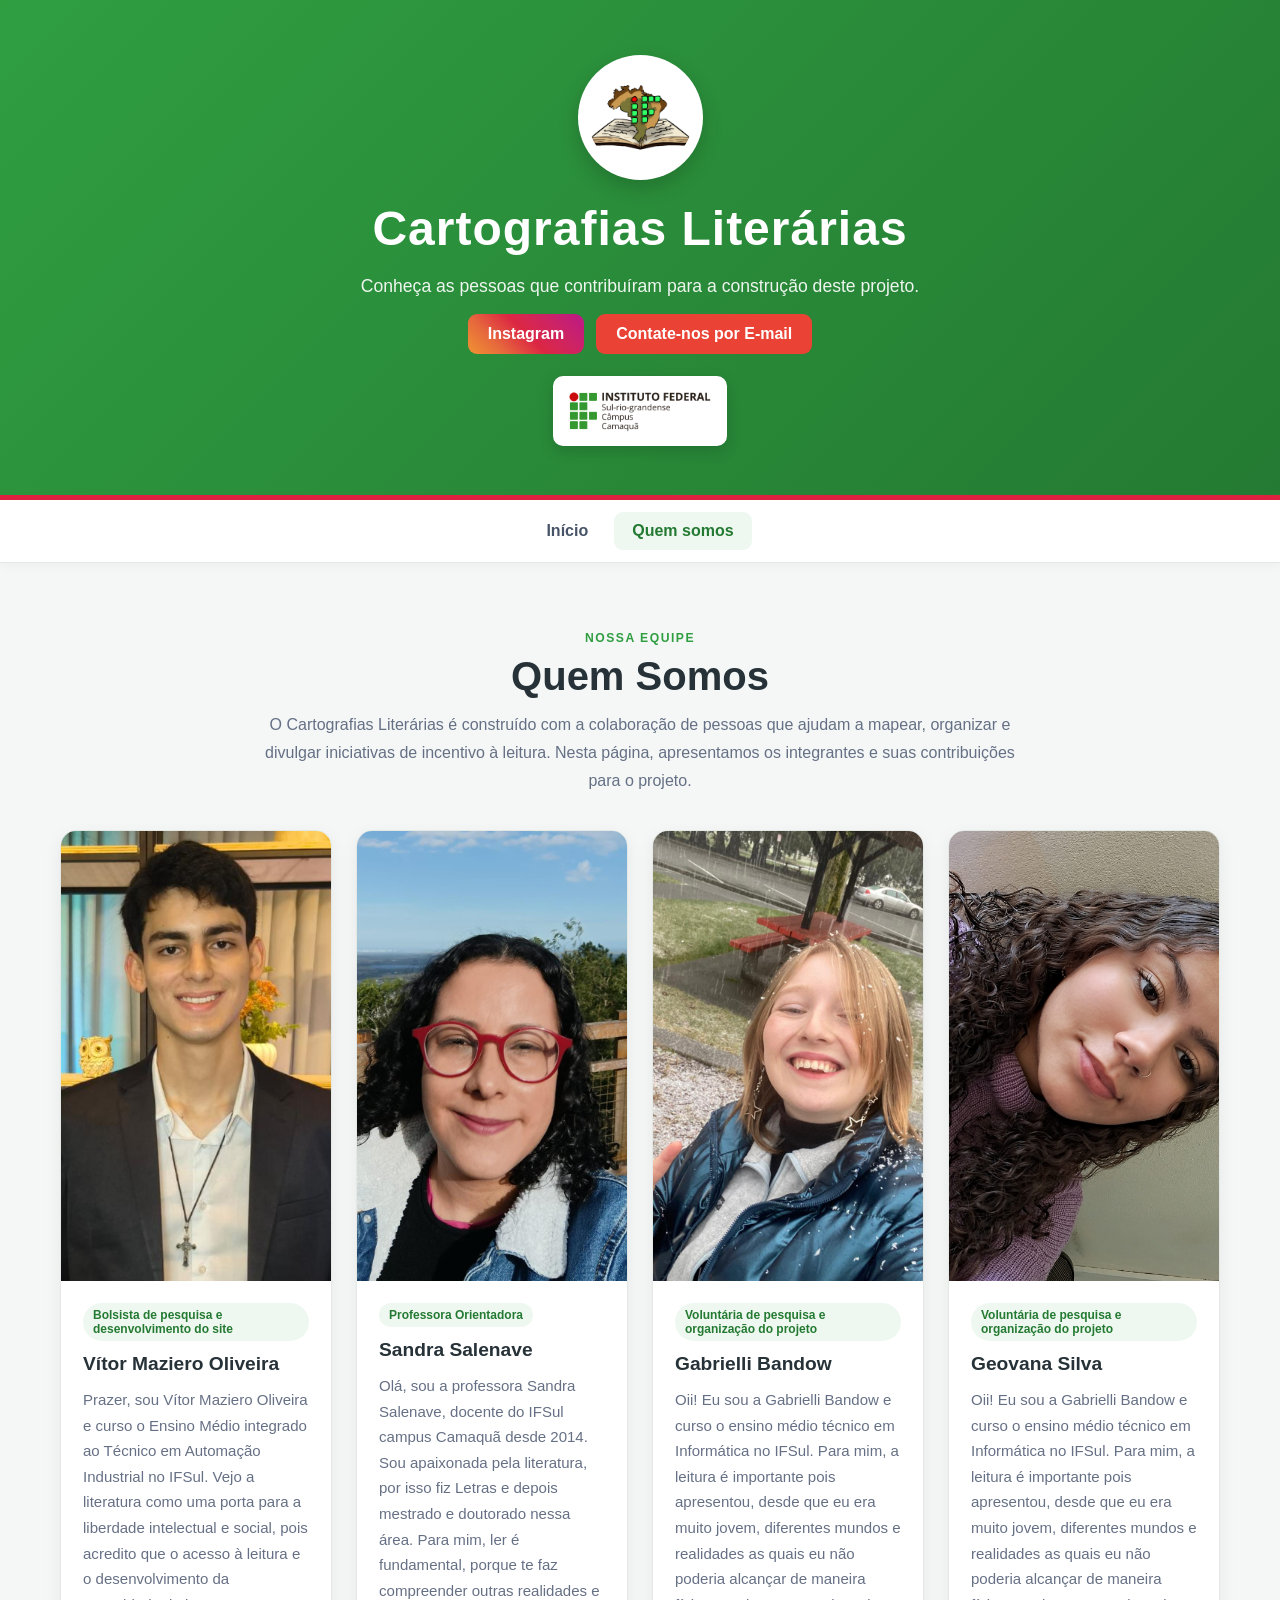
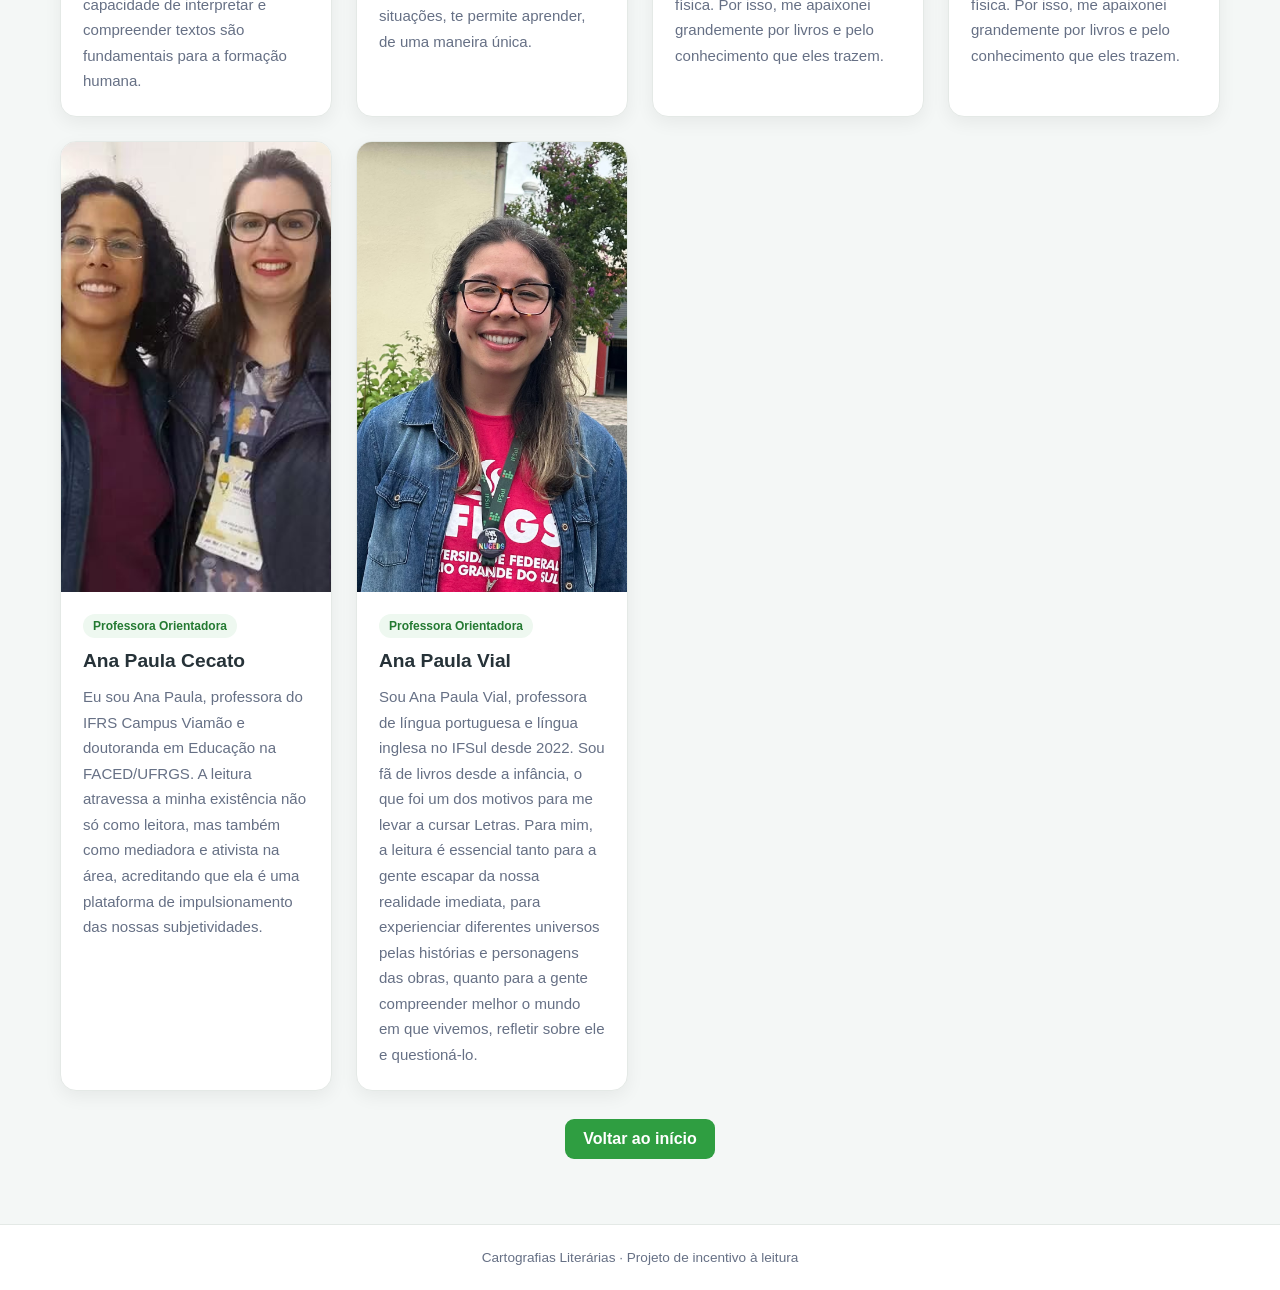
==== quem-somos.html @ 12a74a63 "quem somos nova aba" ====
<!DOCTYPE html>
<html lang="pt-BR">
<head>
    <meta charset="UTF-8">
    <meta name="viewport" content="width=device-width, initial-scale=1.0">
    <title>Quem Somos | Cartografias Literárias</title>
    <link rel="stylesheet" href="style.css">
    <style>
        .menu-principal {
            display: flex;
            justify-content: center;
            align-items: center;
            flex-wrap: wrap;
            gap: 8px;
            padding: 12px 18px;
            background: #fff;
            border-bottom: 1px solid #e4e9e6;
            box-shadow: 0 3px 10px rgba(0,0,0,.04);
        }
        .menu-link {
            display: inline-block;
            padding: 10px 18px;
            border-radius: 9px;
            text-decoration: none;
            color: #475467;
            font-weight: 750;
            transition: background .2s, color .2s;
        }
        .menu-link:hover, .menu-link.ativo {
            color: #247a32;
            background: #eef8f0;
        }
        .quem-somos-intro {
            max-width: 850px;
            margin: 0 auto 35px;
            text-align: center;
        }
        .quem-somos-intro h2 {
            margin: 8px 0 12px;
            color: #263238;
            font-size: clamp(1.8rem, 4vw, 2.5rem);
        }
        .quem-somos-intro p {
            margin: 0 auto;
            color: #667085;
            line-height: 1.75;
            max-width: 760px;
        }
        .equipe-grid {
            display: grid;
            grid-template-columns: repeat(auto-fit, minmax(245px, 1fr));
            gap: 24px;
        }
        .integrante-card {
            overflow: hidden;
            background: #fff;
            border: 1px solid #e4e9e6;
            border-radius: 16px;
            box-shadow: 0 6px 18px rgba(0,0,0,.06);
            transition: transform .2s, box-shadow .2s;
        }
        .integrante-card:hover {
            transform: translateY(-4px);
            box-shadow: 0 12px 26px rgba(0,0,0,.10);
        }
        .integrante-foto-wrap {
            width: 100%;
            aspect-ratio: 4 / 3;
            background: #eaf4ec;
            overflow: hidden;
            display: grid;
            place-items: center;
        }
        .integrante-foto {
            display: block;
            width: 100%;
            height: 100%;
            object-fit: cover;
        }
        .integrante-fallback {
            display: none;
            width: 100%;
            height: 100%;
            align-items: center;
            justify-content: center;
            color: #2f9e41;
            font-size: 3rem;
            font-weight: 800;
            background: linear-gradient(135deg, #eef8f0, #dcefe0);
        }
        .integrante-conteudo {
            padding: 22px;
        }
        .integrante-funcao {
            display: inline-block;
            margin-bottom: 10px;
            padding: 5px 10px;
            border-radius: 20px;
            background: #eef8f0;
            color: #247a32;
            font-size: .75rem;
            font-weight: 800;
        }
        .integrante-nome {
            margin: 0 0 10px;
            color: #263238;
            font-size: 1.2rem;
            line-height: 1.35;
        }
        .integrante-bio {
            margin: 0;
            color: #667085;
            font-size: .94rem;
            line-height: 1.7;
            overflow-wrap: anywhere;
        }
        .equipe-vazia {
            grid-column: 1 / -1;
            padding: 35px 22px;
            text-align: center;
            background: #fff;
            border: 1px dashed #cbd5ce;
            border-radius: 14px;
            color: #667085;
            line-height: 1.7;
        }
        .equipe-vazia strong { color: #263238; }
        .voltar-inicio {
            display: inline-block;
            margin-top: 28px;
            padding: 11px 18px;
            border-radius: 9px;
            background: #2f9e41;
            color: #fff;
            text-decoration: none;
            font-weight: 800;
        }
        .voltar-inicio:hover { background: #247a32; }
        .rodape-quem-somos {
            padding: 25px 20px;
            text-align: center;
            color: #667085;
            background: #fff;
            border-top: 1px solid #e4e9e6;
            font-size: .85rem;
        }
        @media (max-width: 600px) {
            .equipe-grid { grid-template-columns: 1fr; }
            .integrante-conteudo { padding: 19px; }
        }
    </style>
</head>
<body>
    <header class="cabecalho-if">
        <div class="cabecalho-conteudo">
            <img src="fotos/cartografias-literarias-logo.png" alt="Logo Cartografias Literárias" class="logo-if">
            <h1>Cartografias Literárias</h1>
            <p>Conheça as pessoas que contribuíram para a construção deste projeto.</p>
        </div>
        
        <div class="redes-sociais">

            <a
                href="https://www.instagram.com/cartografiasliterariascmq/"
                target="_blank"
                rel="noopener noreferrer"
                class="btn-social btn-insta"
            >
                Instagram
            </a>


            <a
                href="mailto:cartografiasliterariascmq@gmail.com"
                class="btn-social btn-email"
            >
                Contate-nos por E-mail
            </a>

        </div>

        <div class="galeria-topo">
            <img src="fotos/ifsul-logo.png" alt="Instituto Federal">
        </div>
        
    </header>

    <nav class="menu-principal" aria-label="Navegação principal">
        <a href="index.html" class="menu-link">Início</a>
        <a href="quem-somos.html" class="menu-link ativo" aria-current="page">Quem somos</a>
    </nav>

    <main class="sessao">
        <section class="quem-somos-intro">
            <span class="eyebrow">NOSSA EQUIPE</span>
            <h2>Quem Somos</h2>
            <p>
                O Cartografias Literárias é construído com a colaboração de pessoas que ajudam a
                mapear, organizar e divulgar iniciativas de incentivo à leitura. Nesta página,
                apresentamos os integrantes e suas contribuições para o projeto.
            </p>
        </section>

        <section id="equipe" class="equipe-grid" aria-label="Integrantes do projeto"></section>

        <div style="text-align:center">
            <a href="index.html" class="voltar-inicio">Voltar ao início</a>
        </div>
    </main>

    <footer class="rodape-quem-somos">
        Cartografias Literárias · Projeto de incentivo à leitura
    </footer>

    <script>
        /*
         * ADICIONE OS INTEGRANTES ABAIXO.
         * Faça uma cópia do exemplo comentado para cada pessoa.
         * Guarde as fotos na mesma pasta deste arquivo ou altere o caminho de "foto".
         * Não deixe nomes ou biografias fictícias no site publicado.

        const integrantes = [
            {
                nome: "Nome completo",
                participacao: "Ex.: Pesquisa e organização dos dados",
                foto: "fotos/nome-da-pessoa.jpg",
                texto: "Escreva aqui um pequeno texto sobre a pessoa, seu papel e sua contribuição para o projeto."
            },
            {
                nome: "Nome de outra pessoa",
                participacao: "Ex.: Desenvolvimento do site",
                foto: "fotos/outra-pessoa.jpg",
                texto: "Descreva aqui a participação desta pessoa no projeto."
            }
        ];
        */

        // Cole e preencha os objetos reais dos integrantes neste array.
        const integrantes = [
            {
                nome: "Vítor Maziero Oliveira",
                participacao: "Bolsista de pesquisa e desenvolvimento do site",
                foto: "fotos/vitor-mo.png",
                texto: "Prazer, sou Vítor Maziero Oliveira e curso o Ensino Médio integrado ao Técnico em Automação Industrial no IFSul. Vejo a literatura como uma porta para a liberdade intelectual e social, pois acredito que o acesso à leitura e o desenvolvimento da capacidade de interpretar e compreender textos são fundamentais para a formação humana."
            },
            {
                nome: "Sandra Salenave",
                participacao: "Professora Orientadora",
                foto: "fotos/sandra-salenave.jpg",
                texto: "Olá, sou a professora Sandra Salenave, docente do IFSul campus Camaquã desde 2014. Sou apaixonada pela literatura, por isso fiz Letras e depois mestrado e doutorado nessa área. Para mim, ler é fundamental, porque te faz compreender outras realidades e situações, te permite aprender, de uma maneira única."
            },
            {
                nome: "Gabrielli Bandow",
                participacao: "Voluntária de pesquisa e organização do projeto",
                foto: "fotos/gabrielli-bandow.jpg",
                texto: "Oii! Eu sou a Gabrielli Bandow e curso o ensino médio técnico em Informática no IFSul. Para mim, a leitura é importante pois apresentou, desde que eu era muito jovem, diferentes mundos e realidades as quais eu não poderia alcançar de maneira física. Por isso, me apaixonei grandemente por livros e pelo conhecimento que eles trazem."
            },
            {
                nome: "Geovana Silva",
                participacao: "Voluntária de pesquisa e organização do projeto",
                foto: "fotos/geovana-silva.jpg",
                texto: "Oii! Eu sou a Gabrielli Bandow e curso o ensino médio técnico em Informática no IFSul. Para mim, a leitura é importante pois apresentou, desde que eu era muito jovem, diferentes mundos e realidades as quais eu não poderia alcançar de maneira física. Por isso, me apaixonei grandemente por livros e pelo conhecimento que eles trazem."
            },
            {
                nome: "Ana Paula Cecato",
                participacao: "Professora Orientadora",
                foto: "fotos/ana-paula-cecato.jpg",
                texto: "Eu sou Ana Paula, professora do IFRS Campus Viamão e doutoranda em Educação na FACED/UFRGS.  A leitura atravessa a minha existência não só como leitora, mas também como mediadora e ativista na área, acreditando que ela é uma plataforma de impulsionamento das nossas subjetividades."
            },
            {
                nome: "Ana Paula Vial",
                participacao: "Professora Orientadora",
                foto: "fotos/ana-paula-vial.jpg",
                texto: "Sou Ana Paula Vial, professora de língua portuguesa e língua inglesa no IFSul desde 2022. Sou fã de livros desde a infância, o que foi um dos motivos para me levar a cursar Letras. Para mim, a leitura é essencial tanto para a gente escapar da nossa realidade imediata, para experienciar diferentes universos pelas histórias e personagens das obras, quanto para a gente compreender melhor o mundo em que vivemos, refletir sobre ele e questioná-lo."
            }
        ];

        const equipe = document.getElementById("equipe");

        function iniciais(nome) {
            return String(nome || "?")
                .trim()
                .split(/\s+/)
                .slice(0, 2)
                .map(parte => parte.charAt(0).toUpperCase())
                .join("");
        }

        function escaparHTML(texto) {
            return String(texto ?? "")
                .replace(/&/g, "&amp;")
                .replace(/</g, "&lt;")
                .replace(/>/g, "&gt;")
                .replace(/"/g, "&quot;")
                .replace(/'/g, "&#039;");
        }

        function renderizarEquipe() {
            if (integrantes.length === 0) {
                equipe.innerHTML = `
                    <div class="equipe-vazia">
                        <strong>Adicione os integrantes do projeto</strong><br>
                        No arquivo <code>quem-somos.html</code>, preencha o array
                        <code>integrantes</code> com o nome, a participação, a foto e o texto de cada pessoa.
                        O modelo de preenchimento está comentado no final do arquivo.
                    </div>
                `;
                return;
            }

            equipe.innerHTML = integrantes.map((pessoa, indice) => {
                const nome = escaparHTML(pessoa.nome || "Integrante");
                const funcao = escaparHTML(pessoa.participacao || "Colaborador(a)");
                const texto = escaparHTML(pessoa.texto || "");
                const foto = escaparHTML(pessoa.foto || "");
                const id = `foto-integrante-${indice}`;
                const iniciaisPessoa = escaparHTML(iniciais(pessoa.nome));
                const imagem = foto
                    ? `<img id="${id}" class="integrante-foto" src="${foto}" alt="Foto de ${nome}" loading="lazy">
                       <div class="integrante-fallback" id="fallback-${indice}" aria-hidden="true">${iniciaisPessoa}</div>`
                    : `<div class="integrante-fallback" style="display:flex" aria-label="Foto não cadastrada">${iniciaisPessoa}</div>`;

                return `
                    <article class="integrante-card">
                        <div class="integrante-foto-wrap">
                            ${imagem}
                        </div>
                        <div class="integrante-conteudo">
                            <span class="integrante-funcao">${funcao}</span>
                            <h3 class="integrante-nome">${nome}</h3>
                            <p class="integrante-bio">${texto}</p>
                        </div>
                    </article>
                `;
            }).join("");

            integrantes.forEach((pessoa, indice) => {
                const imagem = document.getElementById(`foto-integrante-${indice}`);
                const fallback = document.getElementById(`fallback-${indice}`);
                if (imagem && fallback) {
                    imagem.addEventListener("error", () => {
                        imagem.style.display = "none";
                        fallback.style.display = "flex";
                    });
                }
            });
        }

        renderizarEquipe();
    </script>
</body>
</html>
---- style.css ----
/* =========================================================
   CONFIGURAÇÕES GERAIS
========================================================= */

* {
    box-sizing: border-box;
}


html {
    scroll-behavior: smooth;
}


body {

    font-family:
        'Segoe UI',
        Tahoma,
        Geneva,
        Verdana,
        sans-serif;

    background:
        #f4f7f6;

    color:
        #263238;

    margin:
        0;

    padding:
        0;

}


/* =========================================================
   CABEÇALHO
========================================================= */

.cabecalho-if {

    background:
        linear-gradient(
            135deg,
            #2F9E41,
            #247A32
        );

    color:
        white;

    padding:
        55px 20px 45px;

    text-align:
        center;

    border-bottom:
        5px solid #E02041;

    box-shadow:
        0 8px 25px rgba(
            0,
            0,
            0,
            0.12
        );

}


.cabecalho-conteudo {

    max-width:
        1000px;

    margin:
        0 auto;

    display:
        flex;

    flex-direction:
        column;

    align-items:
        center;

    gap:
        16px;

}


.logo-if {

    width:
        125px;

    height:
        125px;

    object-fit:
        contain;

    background:
        white;

    padding:
        10px;

    border-radius:
        50%;

    box-shadow:
        0 8px 20px rgba(
            0,
            0,
            0,
            0.18
        );

}


.cabecalho-if h1 {

    margin:
        5px 0 0;

    font-size:
        clamp(
            2rem,
            5vw,
            3rem
        );

    letter-spacing:
        1px;

    color:
        white;

}


.cabecalho-if p {

    font-size:
        1.1rem;

    opacity:
        0.92;

    margin:
        0;

    max-width:
        650px;

    line-height:
        1.6;

}


/* =========================================================
   REDES SOCIAIS
========================================================= */

.redes-sociais {

    display:
        flex;

    gap:
        12px;

    margin-top:
        14px;

    justify-content:
        center;

    flex-wrap:
        wrap;

}


.btn-social {

    padding:
        11px 20px;

    border-radius:
        9px;

    color:
        white;

    text-decoration:
        none;

    font-weight:
        700;

    transition:
        transform 0.2s,
        opacity 0.2s;

}


.btn-social:hover {

    opacity:
        0.9;

    transform:
        translateY(-2px);

}


.btn-insta {

    background:
        linear-gradient(
            45deg,
            #f09433,
            #e6683c,
            #dc2743,
            #cc2366,
            #bc1888
        );

}


.btn-email {

    background:
        #ea4335;

}


/* =========================================================
   LOGO INSTITUCIONAL
========================================================= */

.galeria-topo {

    margin-top:
        22px;

}


.galeria-topo img {

    height:
        70px;

    width:
        auto;

    border-radius:
        10px;

    background:
        white;

    padding:
        9px;

    box-shadow:
        0 5px 15px rgba(
            0,
            0,
            0,
            0.15
        );

}


/* =========================================================
   MAPA
========================================================= */

.mapa-secao {

    max-width:
        1200px;

    margin:
        55px auto;

    padding:
        0 20px;

}


.mapa-cabecalho {

    display:
        flex;

    justify-content:
        space-between;

    align-items:
        flex-end;

    gap:
        20px;

    margin-bottom:
        22px;

}


.mapa-cabecalho h2 {

    margin:
        6px 0 5px;

    color:
        #263238;

    font-size:
        2rem;

}


.mapa-cabecalho p {

    margin:
        0;

    color:
        #667085;

    line-height:
        1.5;

}


.eyebrow {

    display:
        inline-block;

    font-size:
        0.76rem;

    font-weight:
        800;

    letter-spacing:
        1.5px;

    color:
        #2F9E41;

}


.contador-mapa {

    min-width:
        135px;

    background:
        white;

    border:
        1px solid #e3e8e5;

    border-radius:
        14px;

    padding:
        15px 18px;

    text-align:
        center;

    box-shadow:
        0 4px 12px rgba(
            0,
            0,
            0,
            0.06
        );

}


.contador-mapa strong {

    display:
        block;

    font-size:
        1.7rem;

    color:
        #2F9E41;

}


.contador-mapa span {

    font-size:
        0.8rem;

    color:
        #667085;

}


#mapa {

    width:
        100%;

    height:
        540px;

    border-radius:
        18px;

    overflow:
        hidden;

    box-shadow:
        0 8px 25px rgba(
            0,
            0,
            0,
            0.14
        );

    border:
        1px solid #dde4df;

}


.status-mapa {

    margin-top:
        12px;

    color:
        #667085;

    font-size:
        0.9rem;

}


.creditos-mapa {

    margin-top:
        6px;

    color:
        #98a2b3;

    font-size:
        0.75rem;

}


/* =========================================================
   POPUP
========================================================= */

.popup-campus {

    min-width:
        205px;

    display:
        flex;

    flex-direction:
        column;

    gap:
        8px;

}


.popup-campus strong {

    color:
        #2F9E41;

    font-size:
        1rem;

    line-height:
        1.3;

}


.popup-campus span {

    color:
        #667085;

    font-size:
        0.85rem;

}


.popup-campus button {

    border:
        none;

    background:
        #2F9E41;

    color:
        white;

    border-radius:
        7px;

    padding:
        8px 10px;

    cursor:
        pointer;

    font-weight:
        700;

    margin-top:
        3px;

}


.popup-campus button:hover {

    background:
        #247A32;

}


/* =========================================================
   CLUSTERS DO MAPA
========================================================= */

.marker-cluster-small,
.marker-cluster-medium,
.marker-cluster-large {

    background:
        rgba(
            47,
            158,
            65,
            0.20
        );

}


.marker-cluster-small div,
.marker-cluster-medium div,
.marker-cluster-large div {

    background:
        #2F9E41;

    color:
        white;

    font-weight:
        800;

    border:
        3px solid white;

    box-shadow:
        0 3px 10px rgba(
            0,
            0,
            0,
            0.20
        );

}


.marker-cluster {

    transition:
        transform 0.15s ease;

}


.marker-cluster:hover {

    transform:
        scale(
            1.08
        );

}


/* =========================================================
   SESSÕES
========================================================= */

.sessao {

    max-width:
        1200px;

    margin:
        65px auto;

    padding:
        0 20px;

}


.titulo-area {

    margin-bottom:
        28px;

}


.titulo-area p {

    margin:
        0;

    color:
        #667085;

}


.titulo-sessao {

    color:
        #263238;

    margin:
        5px 0 7px;

    font-size:
        2rem;

}


/* =========================================================
   DASHBOARD
========================================================= */

.dashboard {

    display:
        grid;

    grid-template-columns:
        repeat(
            2,
            minmax(
                0,
                1fr
            )
        );

    gap:
        25px;

}


.grafico-container {

    background:
        white;

    border:
        1px solid #e4e9e6;

    border-radius:
        18px;

    padding:
        22px;

    box-shadow:
        0 6px 18px rgba(
            0,
            0,
            0,
            0.06
        );

    min-width:
        0;

}


.grafico-largo {

    grid-column:
        1 / -1;

}


.grafico-cabecalho {

    display:
        flex;

    align-items:
        center;

    gap:
        12px;

    margin-bottom:
        15px;

}


.grafico-numero {

    width:
        36px;

    height:
        36px;

    display:
        flex;

    align-items:
        center;

    justify-content:
        center;

    border-radius:
        10px;

    background:
        #eef8f0;

    color:
        #2F9E41;

    font-size:
        0.78rem;

    font-weight:
        800;

    flex-shrink:
        0;

}


.grafico-cabecalho h3 {

    margin:
        0;

    color:
        #263238;

    font-size:
        1.05rem;

}


.grafico-cabecalho span {

    color:
        #98a2b3;

    font-size:
        0.8rem;

}


.canvas-wrapper {

    position:
        relative;

    width:
        100%;

    height:
        340px;

}


.canvas-barra {

    height:
        400px;

}


/* =========================================================
   FILTROS
========================================================= */

.filtros-container {

    display:
        grid;

    grid-template-columns:

        minmax(
            250px,
            2fr
        )

        minmax(
            200px,
            1fr
        )

        minmax(
            200px,
            1fr
        )

        auto;

    gap:
        14px;

    background:
        white;

    border:
        1px solid #e4e9e6;

    padding:
        20px;

    border-radius:
        16px;

    box-shadow:
        0 5px 16px rgba(
            0,
            0,
            0,
            0.05
        );

}


.campo-busca,
.campo-filtro {

    display:
        flex;

    flex-direction:
        column;

    gap:
        7px;

}


.campo-busca label,
.campo-filtro label {

    font-size:
        0.78rem;

    font-weight:
        800;

    color:
        #667085;

}


.filtros-container input,
.filtros-container select {

    width:
        100%;

    padding:
        12px 13px;

    border:
        1px solid #ccd5d0;

    border-radius:
        9px;

    font-size:
        0.95rem;

    background:
        white;

    color:
        #263238;

    outline:
        none;

}


.filtros-container input:focus,
.filtros-container select:focus {

    border-color:
        #2F9E41;

    box-shadow:
        0 0 0 3px rgba(
            47,
            158,
            65,
            0.10
        );

}


#btnLimparFiltros {

    align-self:
        end;

    padding:
        12px 18px;

    height:
        45px;

    background:
        #E02041;

    color:
        white;

    border:
        none;

    border-radius:
        9px;

    cursor:
        pointer;

    font-weight:
        800;

    transition:
        transform 0.2s,
        background 0.2s;

}


#btnLimparFiltros:hover {

    background:
        #c71937;

    transform:
        translateY(-1px);

}


/* =========================================================
   RESULTADOS
========================================================= */

.resumo-resultados {

    margin:
        20px 0;

    color:
        #667085;

    font-size:
        0.9rem;

}


.resumo-resultados strong {

    color:
        #2F9E41;

}


/* =========================================================
   PROJETOS
========================================================= */

#projetos {

    display:
        grid;

    grid-template-columns:
        repeat(
            auto-fill,
            minmax(
                310px,
                1fr
            )
        );

    gap:
        22px;

}


/* =========================================================
   CARTÕES
========================================================= */

.cartao {

    background:
        white;

    padding:
        24px;

    border-radius:
        14px;

    border:
        1px solid #e5e9e6;

    box-shadow:
        0 4px 12px rgba(
            0,
            0,
            0,
            0.06
        );

    display:
        flex;

    flex-direction:
        column;

    min-height:
        250px;

    transition:
        transform 0.2s,
        box-shadow 0.2s,
        border-color 0.2s;

}


.cartao:hover {

    transform:
        translateY(
            -4px
        );

    box-shadow:
        0 10px 24px rgba(
            0,
            0,
            0,
            0.10
        );

    border-color:
        #2F9E41;

}


.instituto {

    font-size:
        0.76rem;

    color:
        #8b96a3;

    text-transform:
        uppercase;

    font-weight:
        800;

    letter-spacing:
        0.3px;

}


.instituto span {

    padding:
        0 2px;

}


.titulo {

    font-size:
        1.2rem;

    font-weight:
        800;

    color:
        #263238;

    margin:
        12px 0;

    line-height:
        1.35;

}


.tags-container {

    display:
        flex;

    flex-wrap:
        wrap;

    gap:
        7px;

    margin-bottom:
        15px;

}


.tipo {

    display:
        inline-flex;

    align-items:
        center;

    background:
        #2F9E41;

    color:
        white;

    padding:
        5px 10px;

    border-radius:
        20px;

    font-size:
        0.74rem;

    font-weight:
        800;

}


.tipo.sem-projeto {

    background:
        #E02041;

}


.resumo {

    font-size:
        0.92rem;

    color:
        #667085;

    line-height:
        1.65;

    flex-grow:
        1;

}


.link {

    display:
        flex;

    justify-content:
        space-between;

    align-items:
        center;

    margin-top:
        17px;

    padding-top:
        13px;

    border-top:
        1px solid #edf0ee;

    color:
        #2F9E41;

    text-decoration:
        none;

    font-weight:
        800;

    font-size:
        0.86rem;

}


.link:hover {

    color:
        #247a32;

}


.link span {

    font-size:
        1rem;

}


/* =========================================================
   NENHUM PROJETO
========================================================= */

.nenhum-projeto {

    grid-column:
        1 / -1;

    background:
        white;

    border:
        1px dashed #ccd5d0;

    border-radius:
        15px;

    padding:
        60px 20px;

    text-align:
        center;

}


.icone-vazio {

    width:
        55px;

    height:
        55px;

    display:
        flex;

    align-items:
        center;

    justify-content:
        center;

    margin:
        0 auto 15px;

    border-radius:
        50%;

    background:
        #eef2f0;

    color:
        #667085;

    font-size:
        1.5rem;

}


.nenhum-projeto h3 {

    margin:
        0 0 8px;

}


.nenhum-projeto p {

    margin:
        0;

    color:
        #98a2b3;

}


/* =========================================================
   ERRO
========================================================= */

.erro-carregamento {

    grid-column:
        1 / -1;

    text-align:
        center;

    padding:
        50px;

    background:
        white;

    border-radius:
        15px;

}


.erro-carregamento h3 {

    color:
        #E02041;

}


/* =========================================================
   PAGINAÇÃO
========================================================= */

.paginacao {

    grid-column:
        1 / -1;

    display:
        flex;

    justify-content:
        center;

    align-items:
        center;

    gap:
        15px;

    margin-top:
        10px;

}


.btn-pagina {

    background:
        #2F9E41;

    color:
        white;

    border:
        none;

    min-width:
        45px;

    height:
        42px;

    border-radius:
        9px;

    cursor:
        pointer;

    font-weight:
        800;

    font-size:
        1rem;

    transition:
        background 0.2s,
        transform 0.2s;

}


.btn-pagina:hover:not(:disabled) {

    background:
        #247a32;

    transform:
        translateY(
            -1px
        );

}


.btn-pagina:disabled {

    background:
        #d0d5d2;

    cursor:
        not-allowed;

}


.info-pagina {

    font-weight:
        700;

    color:
        #344054;

}


#input-pagina {

    width:
        58px;

    padding:
        7px;

    text-align:
        center;

    border:
        1px solid #ccd5d0;

    border-radius:
        7px;

    font-weight:
        800;

}


/* =========================================================
   RESPONSIVIDADE
========================================================= */

@media (
    max-width: 1000px
) {

    .filtros-container {

        grid-template-columns:
            1fr 1fr;

    }


    #btnLimparFiltros {

        width:
            100%;

    }

}


@media (
    max-width: 800px
) {

    .dashboard {

        grid-template-columns:
            1fr;

    }


    .grafico-largo {

        grid-column:
            auto;

    }


    .mapa-cabecalho {

        flex-direction:
            column;

        align-items:
            stretch;

    }


    .contador-mapa {

        width:
            100%;

    }


    #mapa {

        height:
            450px;

    }

}


@media (
    max-width: 600px
) {

    .cabecalho-if {

        padding:
            40px 15px;

    }


    .sessao,
    .mapa-secao {

        padding:
            0 15px;

    }


    .filtros-container {

        grid-template-columns:
            1fr;

    }


    #projetos {

        grid-template-columns:
            1fr;

    }
    
    .status-quantidade-campi {
        margin-top: 5px;
        font-size: 0.72rem;
        color: #667085;
    }

    .campi-sem-coordenadas {
        margin-top: 12px;
        background: #fff4f5;
        border: 1px solid #f2b8c0;
        color: #8c1d2d;
        border-radius: 10px;
        padding: 12px 15px;
        font-size: 0.85rem;
        line-height: 1.5;
    }

    .canvas-wrapper {

        height:
            300px;

    }


    .canvas-barra {

        height:
            420px;

    }


    .mapa-cabecalho h2 {

        font-size:
            1.6rem;

    }

}

.menu-principal {
    display: flex;
    justify-content: center;
    align-items: center;
    flex-wrap: wrap;
    gap: 8px;
    padding: 12px 18px;
    background: #fff;
    border-bottom: 1px solid #e4e9e6;
    box-shadow: 0 3px 10px rgba(0,0,0,.04);
}

.menu-link {
    display: inline-block;
    padding: 10px 18px;
    border-radius: 9px;
    text-decoration: none;
    color: #475467;
    font-weight: 750;
    transition: background .2s, color .2s;
}

.menu-link:hover,
.menu-link.ativo {
    color: #247a32;
    background: #eef8f0;
}

.integrante-foto-wrap {
    width: 100%;
    height: 450px; /* ALTURA DA FOTO */
    background: #eaf4ec;
    overflow: hidden;
    display: grid;
    place-items: center;
}
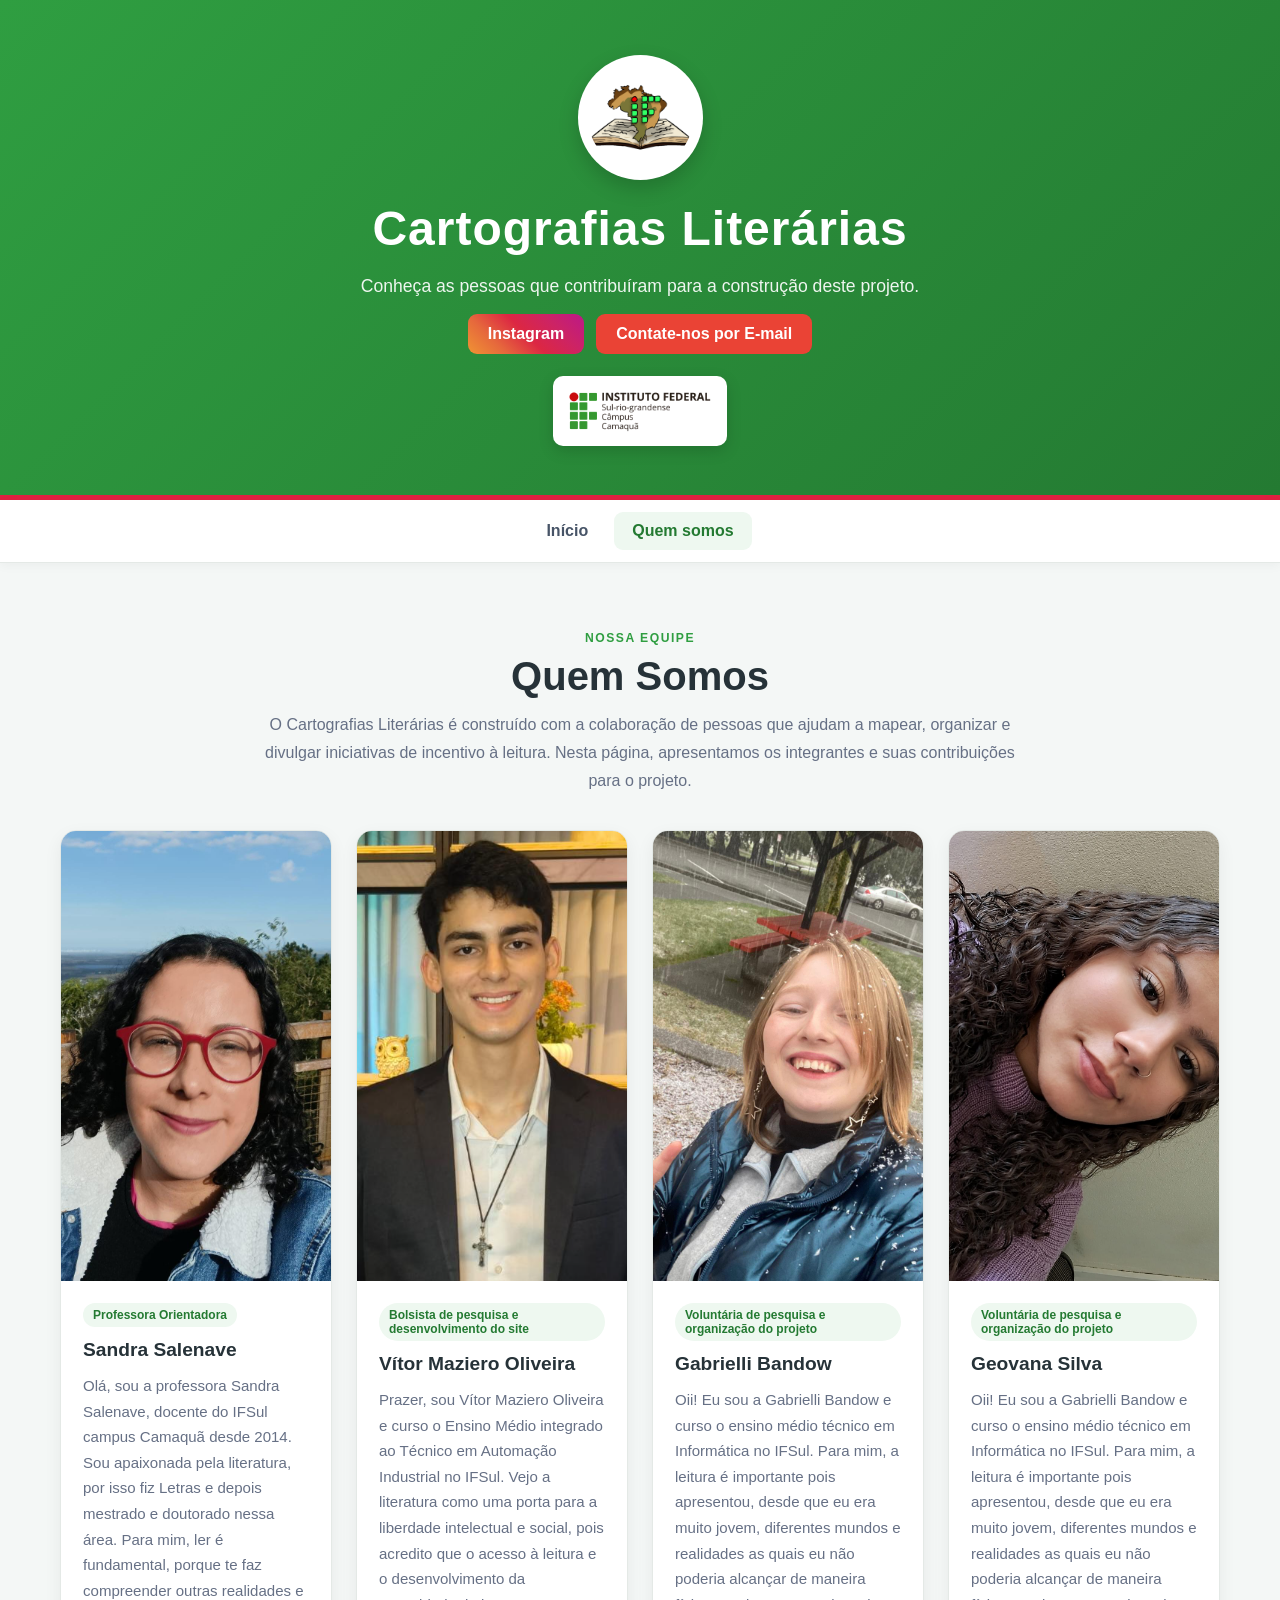
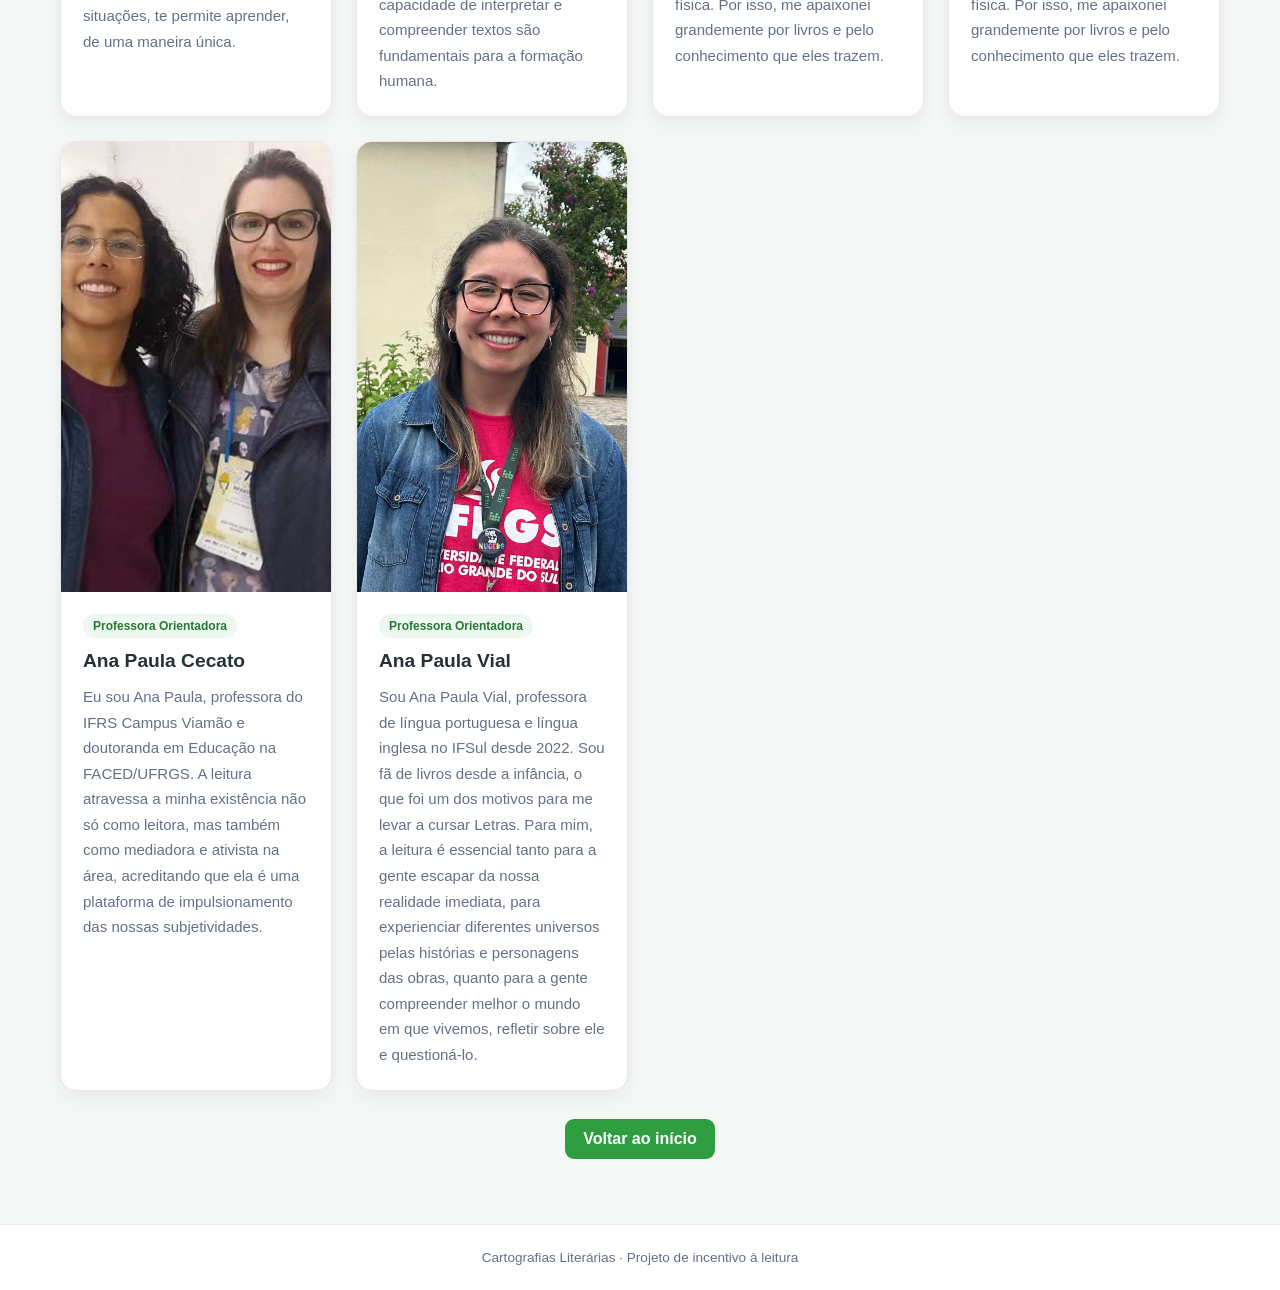
==== commit d698a628: "update" ====
--- a/quem-somos.html
+++ b/quem-somos.html
@@ -238,16 +238,16 @@
         // Cole e preencha os objetos reais dos integrantes neste array.
         const integrantes = [
             {
+                nome: "Sandra Salenave",
+                participacao: "Professora Orientadora",
+                foto: "fotos/sandra-salenave.jpg",
+                texto: "Olá, sou a professora Sandra Salenave, docente do IFSul campus Camaquã desde 2014. Sou apaixonada pela literatura, por isso fiz Letras e depois mestrado e doutorado nessa área. Para mim, ler é fundamental, porque te faz compreender outras realidades e situações, te permite aprender, de uma maneira única."
+            },
+            {
                 nome: "Vítor Maziero Oliveira",
                 participacao: "Bolsista de pesquisa e desenvolvimento do site",
                 foto: "fotos/vitor-mo.png",
                 texto: "Prazer, sou Vítor Maziero Oliveira e curso o Ensino Médio integrado ao Técnico em Automação Industrial no IFSul. Vejo a literatura como uma porta para a liberdade intelectual e social, pois acredito que o acesso à leitura e o desenvolvimento da capacidade de interpretar e compreender textos são fundamentais para a formação humana."
-            },
-            {
-                nome: "Sandra Salenave",
-                participacao: "Professora Orientadora",
-                foto: "fotos/sandra-salenave.jpg",
-                texto: "Olá, sou a professora Sandra Salenave, docente do IFSul campus Camaquã desde 2014. Sou apaixonada pela literatura, por isso fiz Letras e depois mestrado e doutorado nessa área. Para mim, ler é fundamental, porque te faz compreender outras realidades e situações, te permite aprender, de uma maneira única."
             },
             {
                 nome: "Gabrielli Bandow",
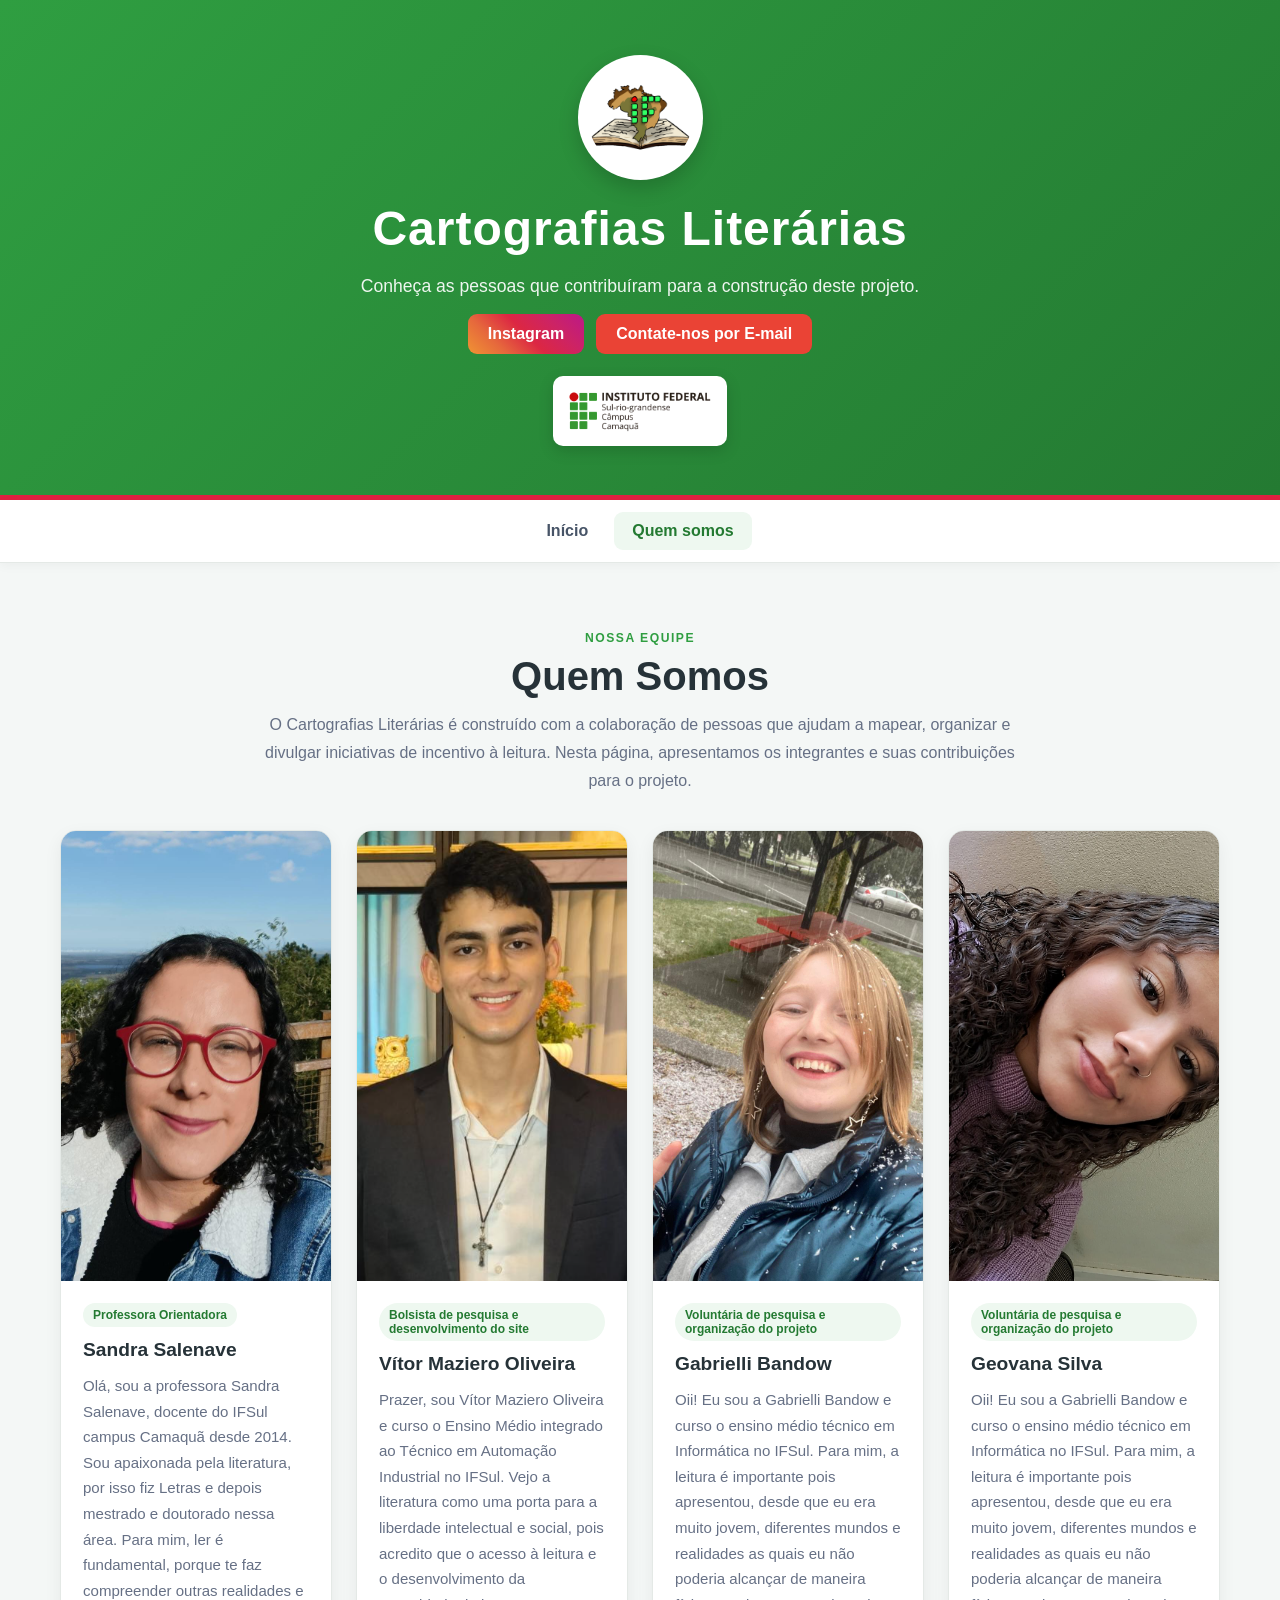
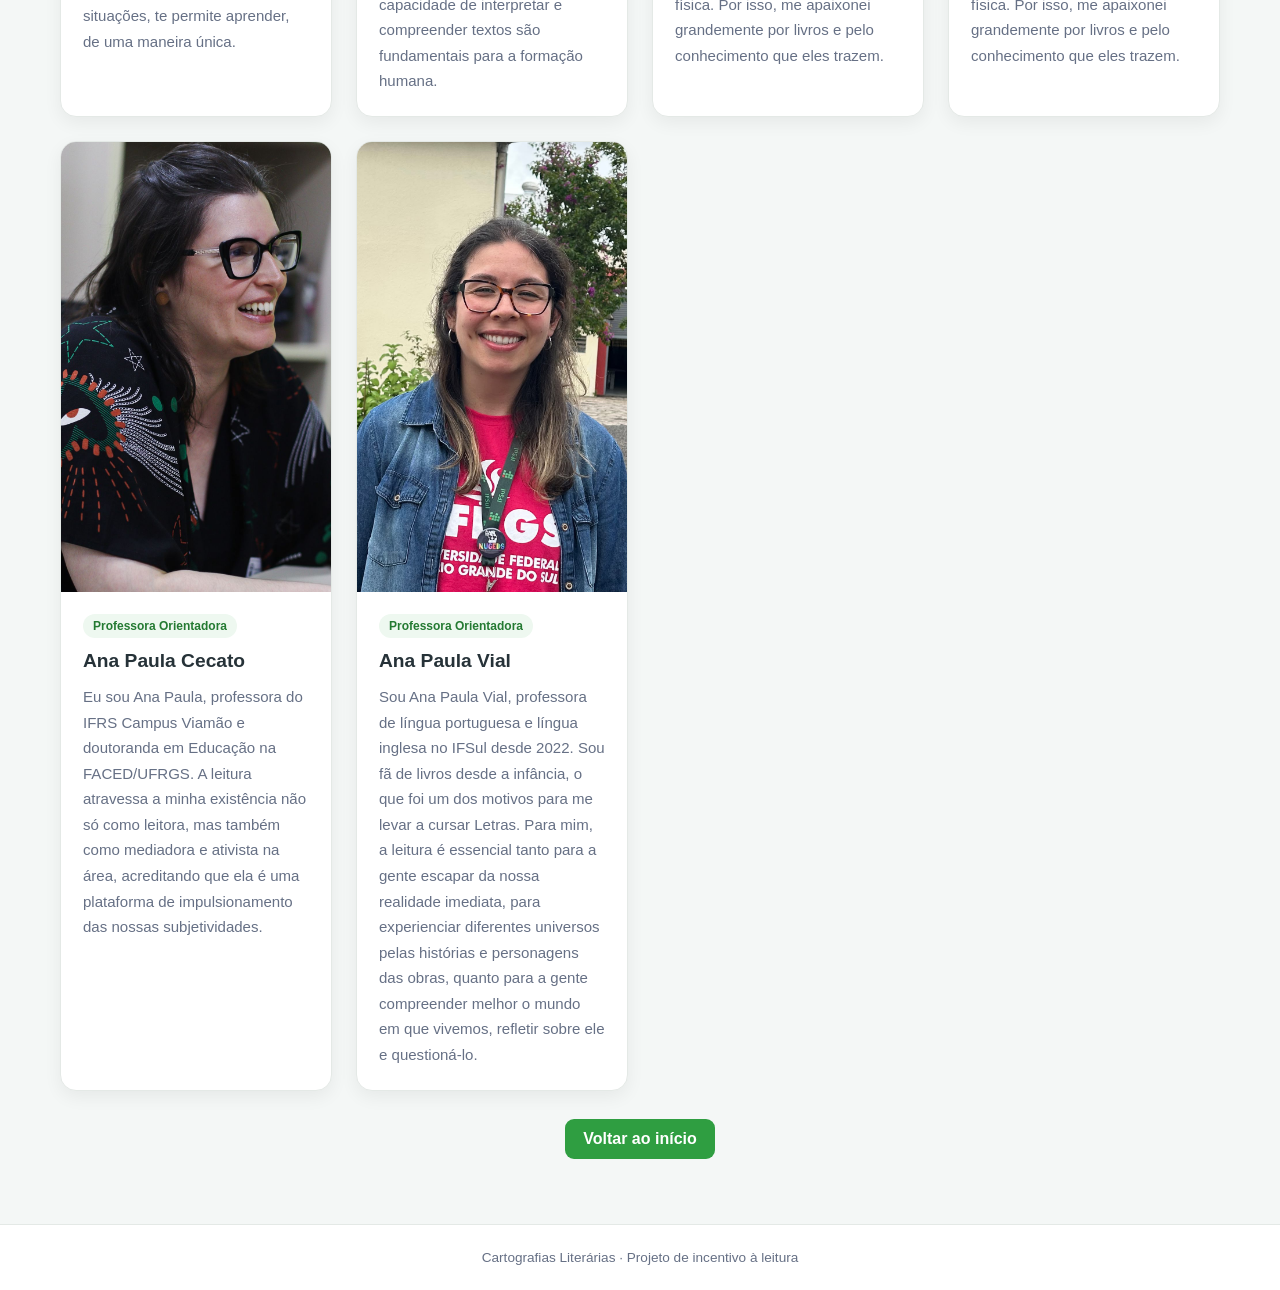
==== commit f9be1072: "update" ====
--- a/quem-somos.html
+++ b/quem-somos.html
@@ -264,7 +264,7 @@
             {
                 nome: "Ana Paula Cecato",
                 participacao: "Professora Orientadora",
-                foto: "fotos/ana-paula-cecato.jpg",
+                foto: "fotos/ana-paula-cecato.jpeg",
                 texto: "Eu sou Ana Paula, professora do IFRS Campus Viamão e doutoranda em Educação na FACED/UFRGS.  A leitura atravessa a minha existência não só como leitora, mas também como mediadora e ativista na área, acreditando que ela é uma plataforma de impulsionamento das nossas subjetividades."
             },
             {
